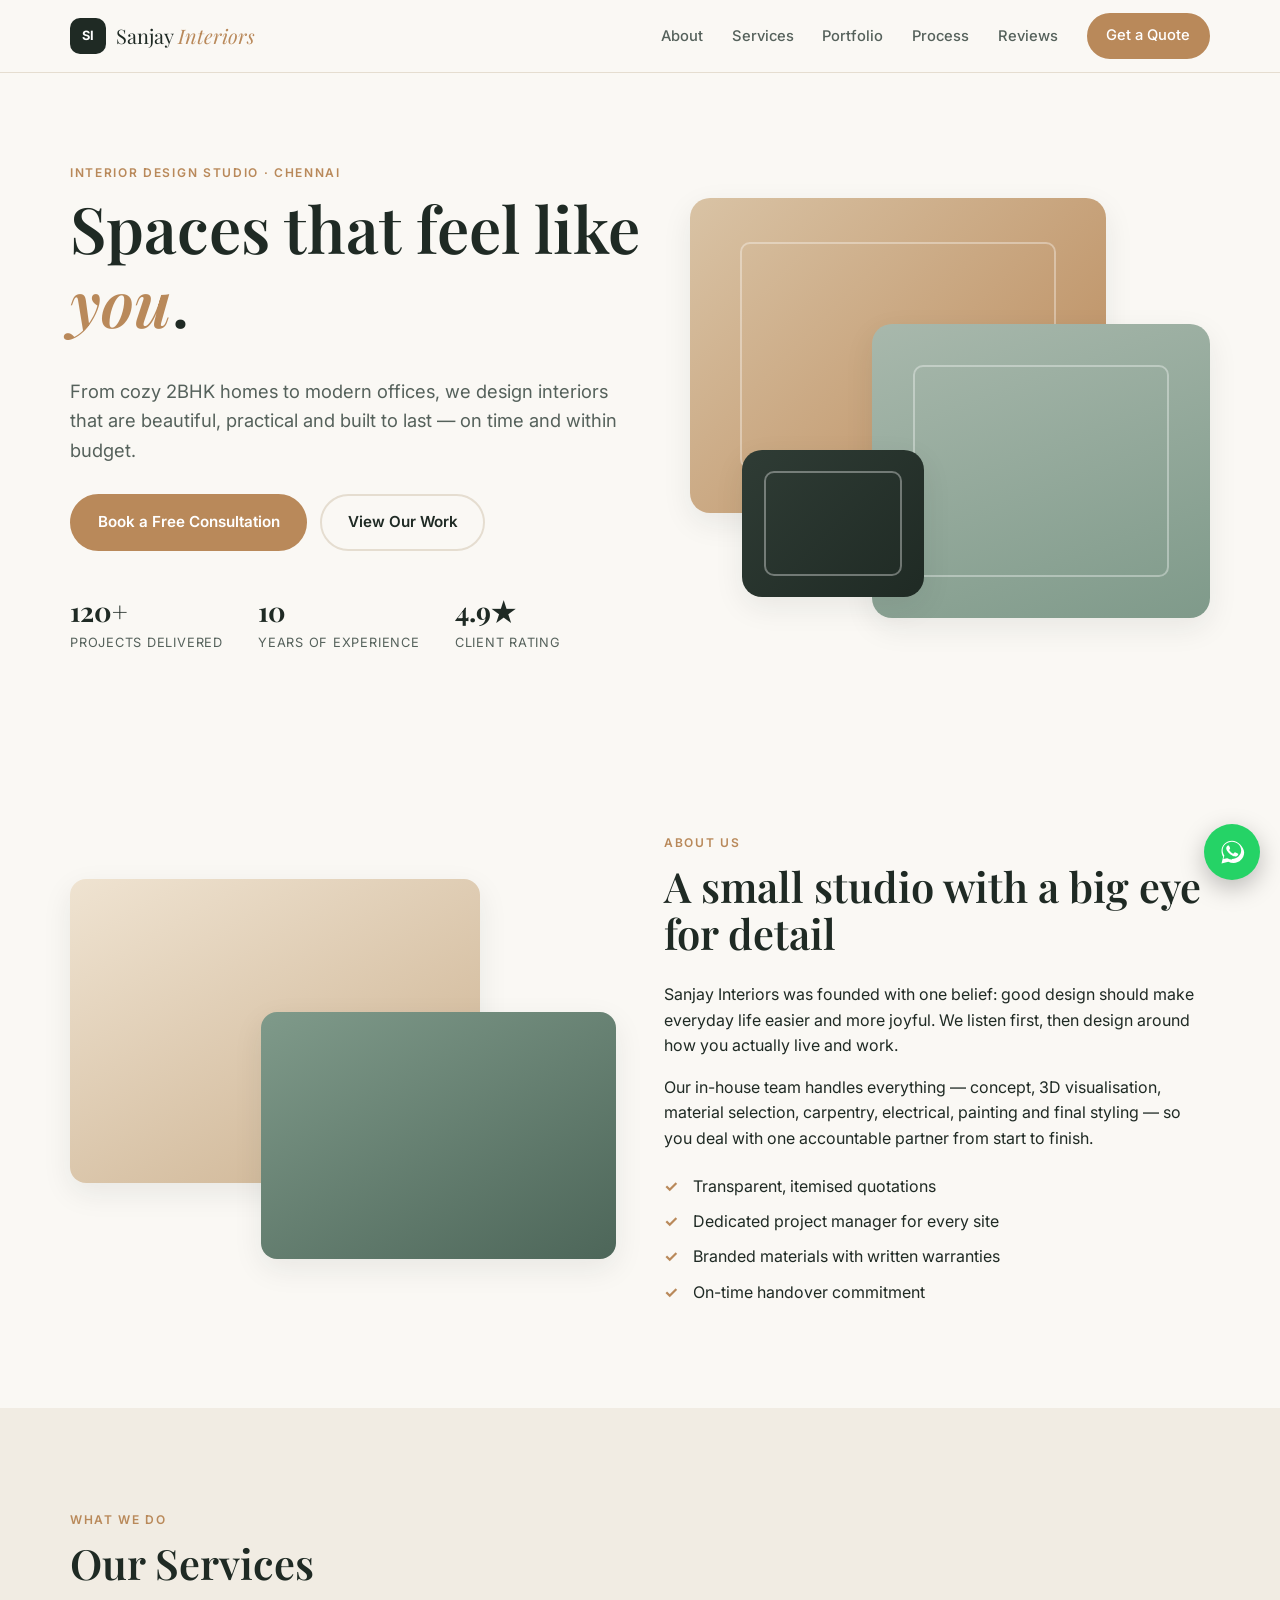
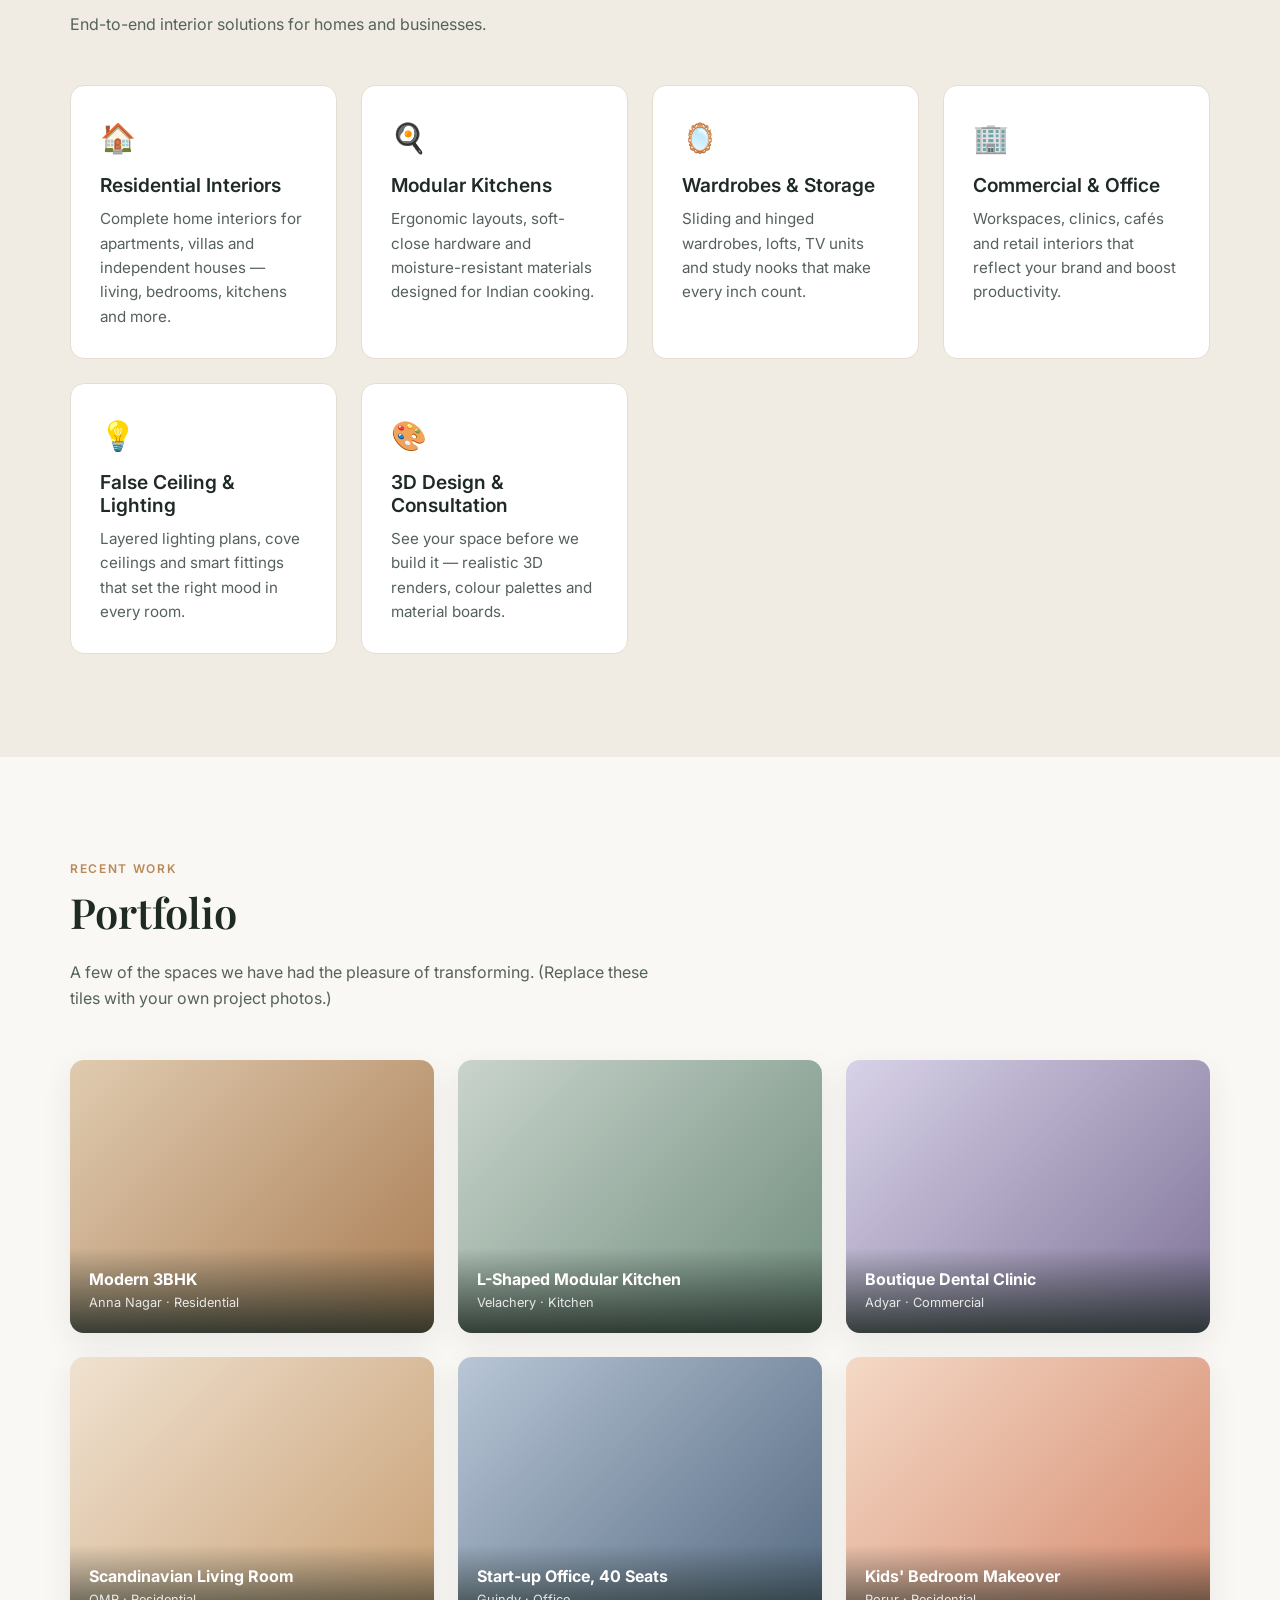
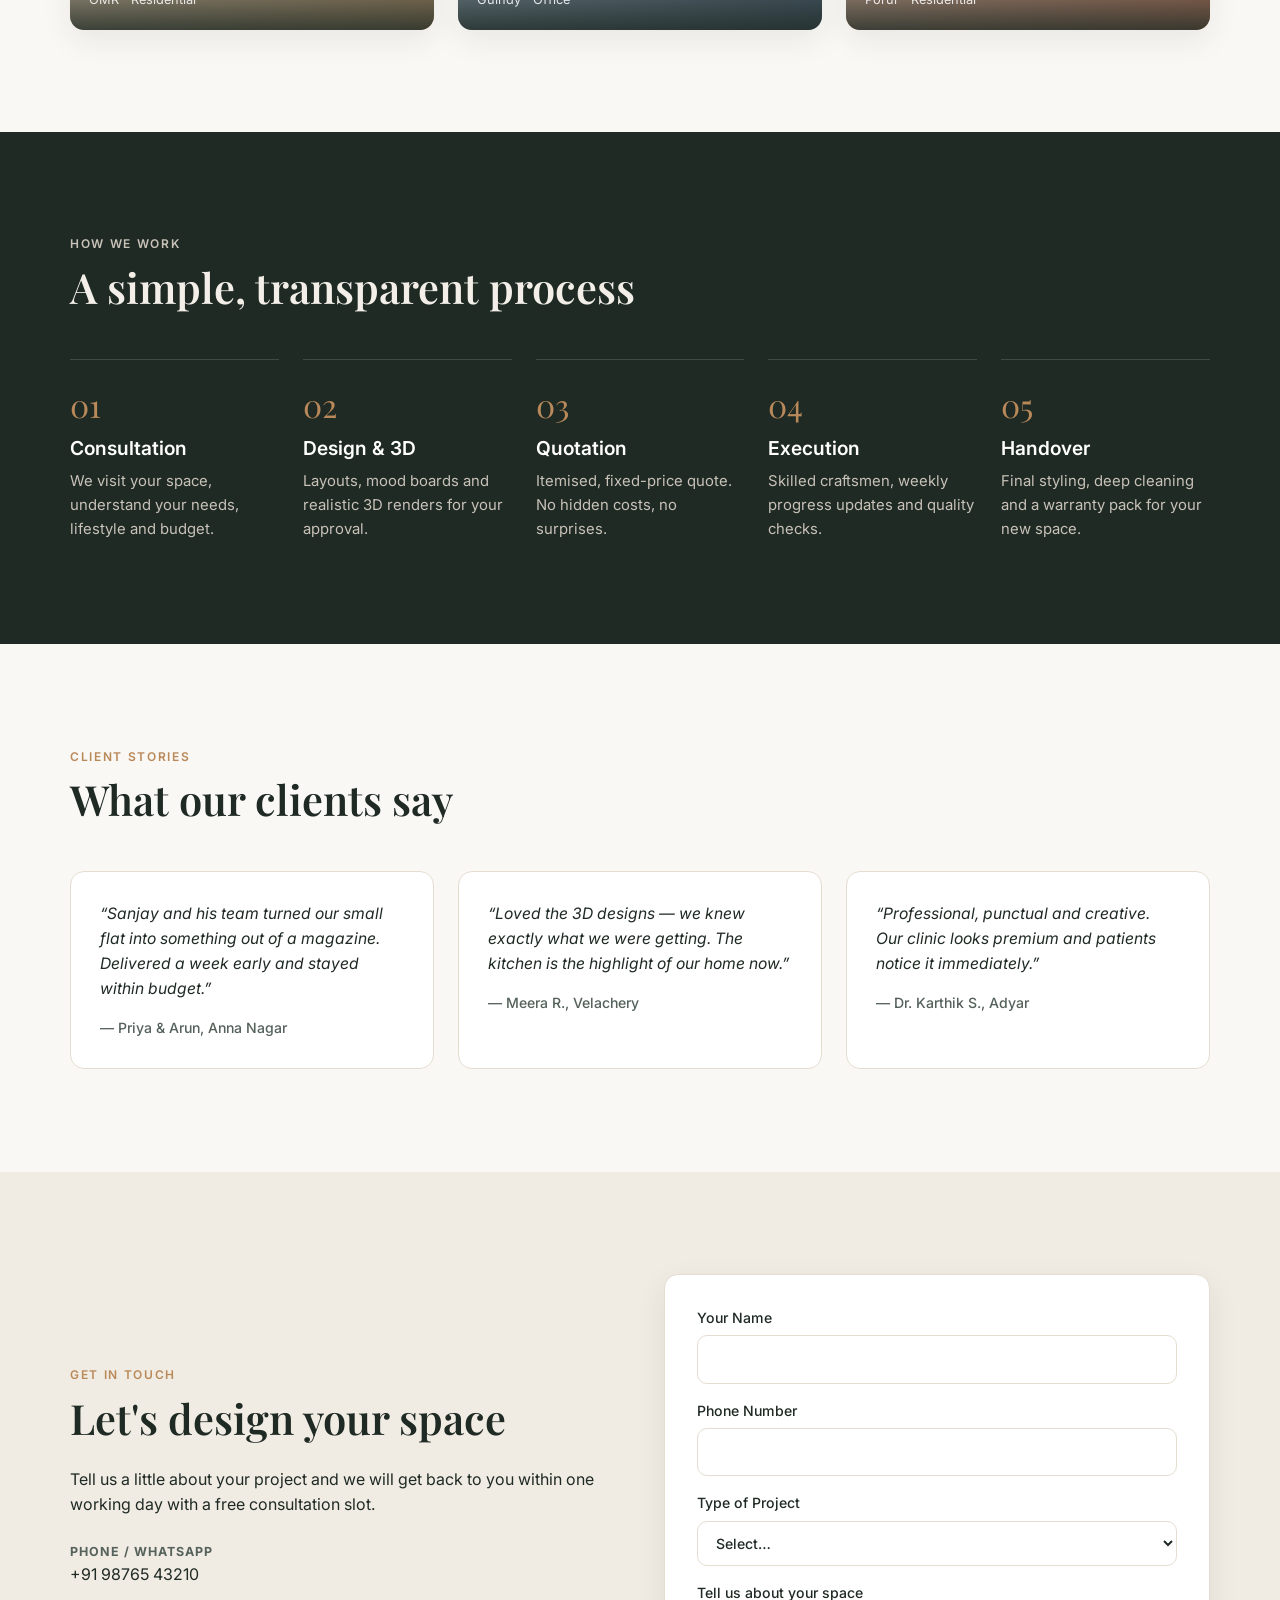
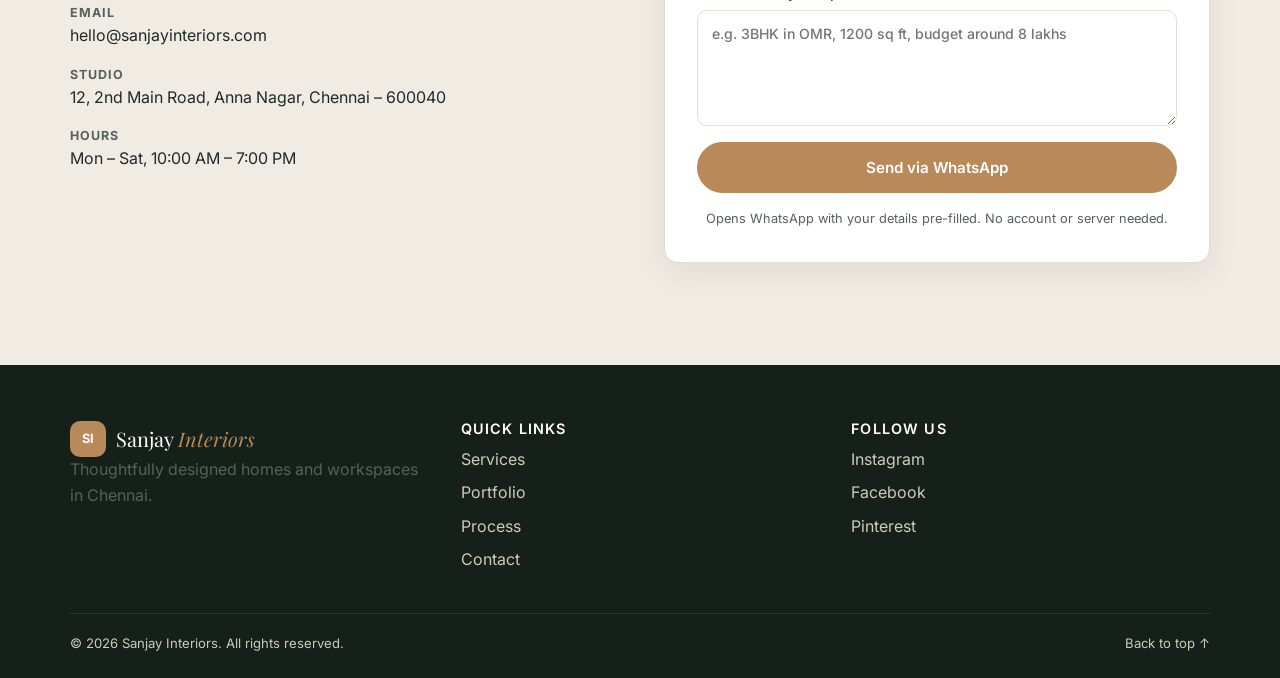
==== index.html @ 88d102bc "Add files via upload" ====
<!DOCTYPE html>
<html lang="en">
<head>
  <meta charset="UTF-8">
  <meta name="viewport" content="width=device-width, initial-scale=1.0">
  <title>Sanjay Interiors | Interior Designers in Chennai</title>
  <meta name="description" content="Sanjay Interiors designs beautiful, functional homes and offices in Chennai. Residential, commercial and modular kitchen interiors. Book a free consultation.">
  <meta name="theme-color" content="#1f2a24">
  <link rel="icon" href="favicon.svg" type="image/svg+xml">
  <link rel="canonical" href="https://sanjayinteriors.github.io/">

  <!-- Social preview -->
  <meta property="og:type" content="website">
  <meta property="og:title" content="Sanjay Interiors | Interior Designers in Chennai">
  <meta property="og:description" content="Thoughtfully designed homes and workspaces. View our portfolio and book a free consultation.">
  <meta property="og:url" content="https://sanjayinteriors.github.io/">

  <link rel="preconnect" href="https://fonts.googleapis.com">
  <link href="https://fonts.googleapis.com/css2?family=Playfair+Display:wght@500;600&family=Inter:wght@400;500;600&display=swap" rel="stylesheet">
  <link rel="stylesheet" href="styles.css">

  <!-- Tells Google this is a local business -->
  <script type="application/ld+json">
  {
    "@context": "https://schema.org",
    "@type": "InteriorDesigner",
    "name": "Sanjay Interiors",
    "url": "https://sanjayinteriors.github.io/",
    "telephone": "+91-98765-43210",
    "email": "hello@sanjayinteriors.com",
    "address": {
      "@type": "PostalAddress",
      "addressLocality": "Chennai",
      "addressRegion": "Tamil Nadu",
      "addressCountry": "IN"
    },
    "areaServed": "Chennai",
    "priceRange": "₹₹"
  }
  </script>
</head>
<body>

  <header class="site-header" id="top">
    <nav class="nav container" aria-label="Main navigation">
      <a href="#top" class="brand">
        <span class="brand-mark" aria-hidden="true">SI</span>
        <span class="brand-name">Sanjay <em>Interiors</em></span>
      </a>
      <button class="nav-toggle" aria-label="Open menu" aria-expanded="false" aria-controls="nav-links">
        <span></span><span></span><span></span>
      </button>
      <ul class="nav-links" id="nav-links">
        <li><a href="#about">About</a></li>
        <li><a href="#services">Services</a></li>
        <li><a href="#portfolio">Portfolio</a></li>
        <li><a href="#process">Process</a></li>
        <li><a href="#testimonials">Reviews</a></li>
        <li><a href="#contact" class="btn btn-small">Get a Quote</a></li>
      </ul>
    </nav>
  </header>

  <main>
    <!-- HERO -->
    <section class="hero">
      <div class="container hero-grid">
        <div class="hero-text">
          <p class="eyebrow">Interior Design Studio · Chennai</p>
          <h1>Spaces that feel like <span class="accent">you</span>.</h1>
          <p class="lead">From cozy 2BHK homes to modern offices, we design interiors that are beautiful, practical and built to last — on time and within budget.</p>
          <div class="hero-actions">
            <a href="#contact" class="btn">Book a Free Consultation</a>
            <a href="#portfolio" class="btn btn-ghost">View Our Work</a>
          </div>
          <ul class="stats">
            <li><strong>120+</strong><span>Projects Delivered</span></li>
            <li><strong>10</strong><span>Years of Experience</span></li>
            <li><strong>4.9★</strong><span>Client Rating</span></li>
          </ul>
        </div>
        <div class="hero-art" aria-hidden="true">
          <div class="room room-a"></div>
          <div class="room room-b"></div>
          <div class="room room-c"></div>
        </div>
      </div>
    </section>

    <!-- ABOUT -->
    <section id="about" class="section">
      <div class="container split">
        <div class="about-art" aria-hidden="true">
          <div class="frame frame-a"></div>
          <div class="frame frame-b"></div>
        </div>
        <div>
          <p class="eyebrow">About Us</p>
          <h2>A small studio with a big eye for detail</h2>
          <p>Sanjay Interiors was founded with one belief: good design should make everyday life easier and more joyful. We listen first, then design around how you actually live and work.</p>
          <p>Our in-house team handles everything — concept, 3D visualisation, material selection, carpentry, electrical, painting and final styling — so you deal with one accountable partner from start to finish.</p>
          <ul class="checks">
            <li>Transparent, itemised quotations</li>
            <li>Dedicated project manager for every site</li>
            <li>Branded materials with written warranties</li>
            <li>On-time handover commitment</li>
          </ul>
        </div>
      </div>
    </section>

    <!-- SERVICES -->
    <section id="services" class="section section-alt">
      <div class="container">
        <div class="section-head">
          <p class="eyebrow">What We Do</p>
          <h2>Our Services</h2>
          <p>End-to-end interior solutions for homes and businesses.</p>
        </div>
        <div class="grid grid-3">
          <article class="card">
            <div class="icon">🏠</div>
            <h3>Residential Interiors</h3>
            <p>Complete home interiors for apartments, villas and independent houses — living, bedrooms, kitchens and more.</p>
          </article>
          <article class="card">
            <div class="icon">🍳</div>
            <h3>Modular Kitchens</h3>
            <p>Ergonomic layouts, soft-close hardware and moisture-resistant materials designed for Indian cooking.</p>
          </article>
          <article class="card">
            <div class="icon">🪞</div>
            <h3>Wardrobes &amp; Storage</h3>
            <p>Sliding and hinged wardrobes, lofts, TV units and study nooks that make every inch count.</p>
          </article>
          <article class="card">
            <div class="icon">🏢</div>
            <h3>Commercial &amp; Office</h3>
            <p>Workspaces, clinics, cafés and retail interiors that reflect your brand and boost productivity.</p>
          </article>
          <article class="card">
            <div class="icon">💡</div>
            <h3>False Ceiling &amp; Lighting</h3>
            <p>Layered lighting plans, cove ceilings and smart fittings that set the right mood in every room.</p>
          </article>
          <article class="card">
            <div class="icon">🎨</div>
            <h3>3D Design &amp; Consultation</h3>
            <p>See your space before we build it — realistic 3D renders, colour palettes and material boards.</p>
          </article>
        </div>
      </div>
    </section>

    <!-- PORTFOLIO -->
    <section id="portfolio" class="section">
      <div class="container">
        <div class="section-head">
          <p class="eyebrow">Recent Work</p>
          <h2>Portfolio</h2>
          <p>A few of the spaces we have had the pleasure of transforming. <span class="muted">(Replace these tiles with your own project photos.)</span></p>
        </div>
        <div class="grid grid-3 portfolio">
          <figure class="tile tile-1"><figcaption><strong>Modern 3BHK</strong><span>Anna Nagar · Residential</span></figcaption></figure>
          <figure class="tile tile-2"><figcaption><strong>L-Shaped Modular Kitchen</strong><span>Velachery · Kitchen</span></figcaption></figure>
          <figure class="tile tile-3"><figcaption><strong>Boutique Dental Clinic</strong><span>Adyar · Commercial</span></figcaption></figure>
          <figure class="tile tile-4"><figcaption><strong>Scandinavian Living Room</strong><span>OMR · Residential</span></figcaption></figure>
          <figure class="tile tile-5"><figcaption><strong>Start-up Office, 40 Seats</strong><span>Guindy · Office</span></figcaption></figure>
          <figure class="tile tile-6"><figcaption><strong>Kids' Bedroom Makeover</strong><span>Porur · Residential</span></figcaption></figure>
        </div>
      </div>
    </section>

    <!-- PROCESS -->
    <section id="process" class="section section-dark">
      <div class="container">
        <div class="section-head">
          <p class="eyebrow">How We Work</p>
          <h2>A simple, transparent process</h2>
        </div>
        <ol class="steps">
          <li><span class="num">01</span><h3>Consultation</h3><p>We visit your space, understand your needs, lifestyle and budget.</p></li>
          <li><span class="num">02</span><h3>Design &amp; 3D</h3><p>Layouts, mood boards and realistic 3D renders for your approval.</p></li>
          <li><span class="num">03</span><h3>Quotation</h3><p>Itemised, fixed-price quote. No hidden costs, no surprises.</p></li>
          <li><span class="num">04</span><h3>Execution</h3><p>Skilled craftsmen, weekly progress updates and quality checks.</p></li>
          <li><span class="num">05</span><h3>Handover</h3><p>Final styling, deep cleaning and a warranty pack for your new space.</p></li>
        </ol>
      </div>
    </section>

    <!-- TESTIMONIALS -->
    <section id="testimonials" class="section">
      <div class="container">
        <div class="section-head">
          <p class="eyebrow">Client Stories</p>
          <h2>What our clients say</h2>
        </div>
        <div class="grid grid-3">
          <blockquote class="quote">
            <p>“Sanjay and his team turned our small flat into something out of a magazine. Delivered a week early and stayed within budget.”</p>
            <footer>— Priya &amp; Arun, Anna Nagar</footer>
          </blockquote>
          <blockquote class="quote">
            <p>“Loved the 3D designs — we knew exactly what we were getting. The kitchen is the highlight of our home now.”</p>
            <footer>— Meera R., Velachery</footer>
          </blockquote>
          <blockquote class="quote">
            <p>“Professional, punctual and creative. Our clinic looks premium and patients notice it immediately.”</p>
            <footer>— Dr. Karthik S., Adyar</footer>
          </blockquote>
        </div>
      </div>
    </section>

    <!-- CONTACT -->
    <section id="contact" class="section section-alt">
      <div class="container split">
        <div>
          <p class="eyebrow">Get in Touch</p>
          <h2>Let's design your space</h2>
          <p>Tell us a little about your project and we will get back to you within one working day with a free consultation slot.</p>
          <ul class="contact-list">
            <li><strong>Phone / WhatsApp</strong><a href="tel:+919876543210">+91 98765 43210</a></li>
            <li><strong>Email</strong><a href="mailto:hello@sanjayinteriors.com">hello@sanjayinteriors.com</a></li>
            <li><strong>Studio</strong><span>12, 2nd Main Road, Anna Nagar, Chennai – 600040</span></li>
            <li><strong>Hours</strong><span>Mon – Sat, 10:00 AM – 7:00 PM</span></li>
          </ul>
        </div>
        <form class="form" id="enquiry-form" novalidate>
          <label>Your Name<input type="text" name="name" required autocomplete="name"></label>
          <label>Phone Number<input type="tel" name="phone" required autocomplete="tel"></label>
          <label>Type of Project
            <select name="type" required>
              <option value="">Select…</option>
              <option>Full Home Interiors</option>
              <option>Modular Kitchen</option>
              <option>Wardrobes / Storage</option>
              <option>Office / Commercial</option>
              <option>Other</option>
            </select>
          </label>
          <label>Tell us about your space<textarea name="message" rows="4" placeholder="e.g. 3BHK in OMR, 1200 sq ft, budget around 8 lakhs"></textarea></label>
          <button type="submit" class="btn btn-full">Send via WhatsApp</button>
          <p class="form-note">Opens WhatsApp with your details pre-filled. No account or server needed.</p>
          <p class="form-error" role="alert" hidden>Please fill in your name, phone and project type.</p>
        </form>
      </div>
    </section>
  </main>

  <footer class="site-footer">
    <div class="container footer-grid">
      <div>
        <a href="#top" class="brand"><span class="brand-mark" aria-hidden="true">SI</span><span class="brand-name">Sanjay <em>Interiors</em></span></a>
        <p class="muted">Thoughtfully designed homes and workspaces in Chennai.</p>
      </div>
      <div>
        <h4>Quick Links</h4>
        <ul>
          <li><a href="#services">Services</a></li>
          <li><a href="#portfolio">Portfolio</a></li>
          <li><a href="#process">Process</a></li>
          <li><a href="#contact">Contact</a></li>
        </ul>
      </div>
      <div>
        <h4>Follow Us</h4>
        <ul>
          <li><a href="https://instagram.com/" rel="noopener" target="_blank">Instagram</a></li>
          <li><a href="https://facebook.com/" rel="noopener" target="_blank">Facebook</a></li>
          <li><a href="https://pinterest.com/" rel="noopener" target="_blank">Pinterest</a></li>
        </ul>
      </div>
    </div>
    <div class="container copyright">
      <span>© <span id="year"></span> Sanjay Interiors. All rights reserved.</span>
      <a href="#top">Back to top ↑</a>
    </div>
  </footer>

  <a class="whatsapp-fab" href="https://wa.me/919876543210?text=Hi%20Sanjay%20Interiors%2C%20I%27d%20like%20to%20discuss%20an%20interior%20project." target="_blank" rel="noopener" aria-label="Chat on WhatsApp">
    <svg viewBox="0 0 32 32" width="28" height="28" aria-hidden="true"><path fill="currentColor" d="M16 3C9.4 3 4 8.3 4 14.9c0 2.3.7 4.6 1.9 6.5L4 29l7.8-1.9c1.8 1 3.9 1.5 6 1.5h.1c6.6 0 12-5.3 12-11.9S22.6 3 16 3zm0 21.7c-1.9 0-3.7-.5-5.3-1.5l-.4-.2-4.1 1 1.1-3.9-.3-.4c-1.1-1.7-1.7-3.6-1.7-5.6 0-5.5 4.7-9.9 10.6-9.9s10.6 4.4 10.6 9.9-4.7 9.9-10.5 9.9zm5.8-7.4c-.3-.2-1.9-.9-2.2-1-.3-.1-.5-.2-.7.2-.2.3-.8 1-1 1.2-.2.2-.4.2-.7.1-.3-.2-1.3-.5-2.5-1.6-.9-.8-1.6-1.9-1.8-2.2-.2-.3 0-.5.1-.7l.5-.6c.2-.2.2-.4.3-.6.1-.2 0-.4 0-.6l-1-2.3c-.3-.6-.5-.5-.7-.5h-.6c-.2 0-.6.1-.9.4-.3.3-1.2 1.1-1.2 2.7s1.2 3.2 1.4 3.4c.2.2 2.4 3.6 5.8 5 2.9 1.1 3.5.9 4.1.8.6-.1 1.9-.8 2.2-1.5.3-.7.3-1.4.2-1.5-.1-.2-.3-.3-.6-.4z"/></svg>
  </a>

  <script src="script.js" defer></script>
</body>
</html>
---- styles.css ----
:root {
  --bg: #faf8f4;
  --bg-alt: #f1ece3;
  --ink: #1f2a24;
  --ink-soft: #55615b;
  --accent: #b9895a;
  --accent-dark: #93683f;
  --sage: #7f9a8a;
  --card: #ffffff;
  --line: #e5ddd0;
  --radius: 14px;
  --shadow: 0 10px 30px rgba(31, 42, 36, 0.08);
  --font-head: "Playfair Display", Georgia, serif;
  --font-body: "Inter", system-ui, -apple-system, "Segoe UI", sans-serif;
}

* { box-sizing: border-box; }
html { scroll-behavior: smooth; }
body {
  margin: 0;
  font-family: var(--font-body);
  color: var(--ink);
  background: var(--bg);
  line-height: 1.6;
  -webkit-font-smoothing: antialiased;
}
img { max-width: 100%; display: block; }
a { color: inherit; text-decoration: none; }
h1, h2, h3, h4 { font-family: var(--font-head); font-weight: 600; line-height: 1.15; margin: 0 0 0.6em; }
h1 { font-size: clamp(2.4rem, 5vw, 4rem); }
h2 { font-size: clamp(1.8rem, 3.5vw, 2.6rem); }
h3 { font-size: 1.2rem; font-family: var(--font-body); font-weight: 600; }
p { margin: 0 0 1em; }
.muted { color: var(--ink-soft); }
.accent { color: var(--accent); font-style: italic; }
.eyebrow {
  text-transform: uppercase; letter-spacing: 0.14em; font-size: 0.75rem;
  font-weight: 600; color: var(--accent); margin-bottom: 0.8em;
}
.lead { font-size: 1.15rem; color: var(--ink-soft); max-width: 46ch; }
.container { width: min(1140px, 92%); margin: 0 auto; }
.section { padding: clamp(3.5rem, 8vw, 6.5rem) 0; }
.section-alt { background: var(--bg-alt); }
.section-dark { background: var(--ink); color: #f3efe8; }
.section-dark .eyebrow { color: var(--accent); }
.section-head { max-width: 60ch; margin-bottom: 3rem; }
.section-head p:last-child { color: var(--ink-soft); }
.section-dark .section-head p { color: #c8c2b8; }
.split { display: grid; gap: 3rem; align-items: center; grid-template-columns: 1fr; }
.grid { display: grid; gap: 1.5rem; }
.grid-3 { grid-template-columns: repeat(auto-fit, minmax(260px, 1fr)); }

/* Buttons */
.btn {
  display: inline-block; padding: 0.9rem 1.6rem; border-radius: 999px;
  background: var(--accent); color: #fff; font-weight: 600; font-size: 0.95rem;
  border: 2px solid var(--accent); cursor: pointer; transition: all .2s ease;
  font-family: var(--font-body);
}
.btn:hover { background: var(--accent-dark); border-color: var(--accent-dark); transform: translateY(-1px); }
.btn-ghost { background: transparent; color: var(--ink); border-color: var(--line); }
.btn-ghost:hover { background: #fff; color: var(--ink); border-color: var(--ink); }
.btn-small { padding: 0.55rem 1.1rem; font-size: 0.85rem; }
.btn-full { width: 100%; }

/* Header */
.site-header {
  position: sticky; top: 0; z-index: 50;
  background: rgba(250, 248, 244, 0.9); backdrop-filter: blur(10px);
  border-bottom: 1px solid var(--line);
}
.nav { display: flex; align-items: center; justify-content: space-between; height: 72px; }
.brand { display: flex; align-items: center; gap: 0.6rem; font-family: var(--font-head); font-size: 1.25rem; }
.brand em { color: var(--accent); font-style: italic; }
.brand-mark {
  width: 36px; height: 36px; border-radius: 10px; display: grid; place-items: center;
  background: var(--ink); color: #fff; font-family: var(--font-body); font-size: 0.8rem; font-weight: 700;
}
.nav-links { display: flex; gap: 1.8rem; list-style: none; margin: 0; padding: 0; align-items: center; }
.nav-links a { font-size: 0.92rem; font-weight: 500; color: var(--ink-soft); }
.nav-links a:hover { color: var(--ink); }
.nav-links a.btn { color: #fff; }
.nav-toggle { display: none; background: none; border: 0; cursor: pointer; padding: 6px; }
.nav-toggle span { display: block; width: 24px; height: 2px; background: var(--ink); margin: 5px 0; transition: .2s; }

/* Hero */
.hero { padding: clamp(3rem, 7vw, 6rem) 0 clamp(3rem, 6vw, 5rem); overflow: hidden; }
.hero-grid { display: grid; gap: 3rem; grid-template-columns: 1fr; align-items: center; }
.hero-actions { display: flex; gap: 0.8rem; flex-wrap: wrap; margin: 1.8rem 0 2.4rem; }
.stats { display: flex; gap: 2.2rem; list-style: none; padding: 0; margin: 0; flex-wrap: wrap; }
.stats li { display: flex; flex-direction: column; }
.stats strong { font-family: var(--font-head); font-size: 1.7rem; color: var(--ink); }
.stats span { font-size: 0.8rem; color: var(--ink-soft); text-transform: uppercase; letter-spacing: 0.06em; }

/* Decorative "room" artwork – replace with real photos */
.hero-art { position: relative; height: 420px; }
.room { position: absolute; border-radius: 20px; box-shadow: var(--shadow); }
.room-a { inset: 0 20% 25% 0; background: linear-gradient(135deg, #d9c3a5, #b9895a); }
.room-b { inset: 30% 0 0 35%; background: linear-gradient(160deg, #a8b8ac, #7f9a8a); }
.room-c { inset: 60% 55% 5% 10%; background: linear-gradient(135deg, #2f3c35, #1f2a24); }
.room::after {
  content: ""; position: absolute; inset: 14% 12%;
  border: 2px solid rgba(255,255,255,0.35); border-radius: 10px;
}
.about-art { position: relative; height: 380px; }
.frame { position: absolute; border-radius: 16px; box-shadow: var(--shadow); }
.frame-a { inset: 0 25% 20% 0; background: linear-gradient(150deg, #efe3d1, #cbb08e); }
.frame-b { inset: 35% 0 0 35%; background: linear-gradient(150deg, #7f9a8a, #4d6659); }

/* Lists */
.checks { list-style: none; padding: 0; margin: 1.4rem 0 0; display: grid; gap: 0.6rem; }
.checks li { padding-left: 1.8rem; position: relative; }
.checks li::before {
  content: "✓"; position: absolute; left: 0; top: 0; color: var(--accent); font-weight: 700;
}

/* Cards */
.card {
  background: var(--card); border: 1px solid var(--line); border-radius: var(--radius);
  padding: 1.8rem; transition: transform .2s ease, box-shadow .2s ease;
}
.card:hover { transform: translateY(-4px); box-shadow: var(--shadow); }
.card .icon { font-size: 1.8rem; margin-bottom: 0.8rem; }
.card p { color: var(--ink-soft); margin: 0; font-size: 0.95rem; }

/* Portfolio tiles */
.tile {
  margin: 0; position: relative; aspect-ratio: 4 / 3; border-radius: var(--radius);
  overflow: hidden; display: flex; align-items: flex-end; box-shadow: var(--shadow);
  background-size: cover; background-position: center;
}
.tile figcaption {
  width: 100%; padding: 1.2rem; color: #fff; display: flex; flex-direction: column;
  background: linear-gradient(to top, rgba(31,42,36,.85), transparent);
}
.tile figcaption span { font-size: 0.8rem; opacity: 0.85; }
.tile-1 { background-image: linear-gradient(135deg, #e0cbb0, #a97c53); }
.tile-2 { background-image: linear-gradient(135deg, #c9d4cc, #6f8c7c); }
.tile-3 { background-image: linear-gradient(135deg, #d8d2e8, #7e7297); }
.tile-4 { background-image: linear-gradient(135deg, #f0e2d0, #c79e73); }
.tile-5 { background-image: linear-gradient(135deg, #b8c6d6, #52677f); }
.tile-6 { background-image: linear-gradient(135deg, #f4d9c6, #d5876b); }

/* Process */
.steps {
  list-style: none; padding: 0; margin: 0; display: grid; gap: 1.5rem;
  grid-template-columns: repeat(auto-fit, minmax(200px, 1fr));
}
.steps li { border-top: 1px solid rgba(255,255,255,0.15); padding-top: 1.2rem; }
.steps .num { font-family: var(--font-head); font-size: 2rem; color: var(--accent); display: block; margin-bottom: 0.4rem; }
.steps h3 { color: #fff; }
.steps p { color: #c8c2b8; font-size: 0.93rem; margin: 0; }

/* Testimonials */
.quote {
  margin: 0; background: var(--card); border: 1px solid var(--line);
  border-radius: var(--radius); padding: 1.8rem; font-size: 0.98rem;
}
.quote p { font-style: italic; }
.quote footer { color: var(--ink-soft); font-size: 0.88rem; font-weight: 500; }

/* Contact */
.contact-list { list-style: none; padding: 0; margin: 1.5rem 0 0; display: grid; gap: 1rem; }
.contact-list li { display: flex; flex-direction: column; }
.contact-list strong { font-size: 0.78rem; text-transform: uppercase; letter-spacing: 0.08em; color: var(--ink-soft); }
.contact-list a:hover { color: var(--accent); }
.form {
  background: var(--card); border: 1px solid var(--line); border-radius: var(--radius);
  padding: 2rem; display: grid; gap: 1rem; box-shadow: var(--shadow);
}
.form label { display: grid; gap: 0.35rem; font-size: 0.88rem; font-weight: 500; }
.form input, .form select, .form textarea {
  font: inherit; padding: 0.75rem 0.9rem; border: 1px solid var(--line); border-radius: 10px;
  background: #fff; color: var(--ink);
}
.form input:focus, .form select:focus, .form textarea:focus { outline: 2px solid var(--accent); border-color: transparent; }
.form-note { font-size: 0.8rem; color: var(--ink-soft); margin: 0; text-align: center; }
.form-error { color: #b23a3a; font-size: 0.85rem; margin: 0; text-align: center; }

/* Footer */
.site-footer { background: #15201a; color: #cfc9bf; padding: 3.5rem 0 1.5rem; }
.site-footer .brand { color: #fff; }
.site-footer .brand-mark { background: var(--accent); }
.footer-grid { display: grid; gap: 2rem; grid-template-columns: repeat(auto-fit, minmax(200px, 1fr)); }
.site-footer h4 { color: #fff; font-family: var(--font-body); font-size: 0.9rem; text-transform: uppercase; letter-spacing: 0.08em; }
.site-footer ul { list-style: none; padding: 0; margin: 0; display: grid; gap: 0.5rem; }
.site-footer a:hover { color: var(--accent); }
.copyright {
  display: flex; justify-content: space-between; flex-wrap: wrap; gap: 0.5rem;
  border-top: 1px solid rgba(255,255,255,0.1); margin-top: 2.5rem; padding-top: 1.2rem; font-size: 0.82rem;
}

/* WhatsApp floating button */
.whatsapp-fab {
  position: fixed; right: 20px; bottom: 20px; z-index: 60;
  width: 56px; height: 56px; border-radius: 50%; display: grid; place-items: center;
  background: #25d366; color: #fff; box-shadow: 0 8px 24px rgba(0,0,0,0.25);
  transition: transform .2s;
}
.whatsapp-fab:hover { transform: scale(1.08); }

/* Responsive */
@media (min-width: 860px) {
  .hero-grid { grid-template-columns: 1.1fr 1fr; }
  .split { grid-template-columns: 1fr 1fr; }
  .portfolio { grid-template-columns: repeat(3, 1fr); }
}
@media (max-width: 859px) {
  .nav-toggle { display: block; }
  .nav-links {
    position: absolute; top: 72px; left: 0; right: 0;
    flex-direction: column; align-items: flex-start; gap: 0;
    background: var(--bg); border-bottom: 1px solid var(--line);
    max-height: 0; overflow: hidden; transition: max-height .3s ease;
  }
  .nav-links.open { max-height: 420px; }
  .nav-links li { width: 100%; }
  .nav-links a { display: block; padding: 0.9rem 4%; }
  .nav-links a.btn { margin: 0.6rem 4% 1rem; display: inline-block; }
  .hero-art { height: 300px; }
  .about-art { order: 2; height: 280px; }
}
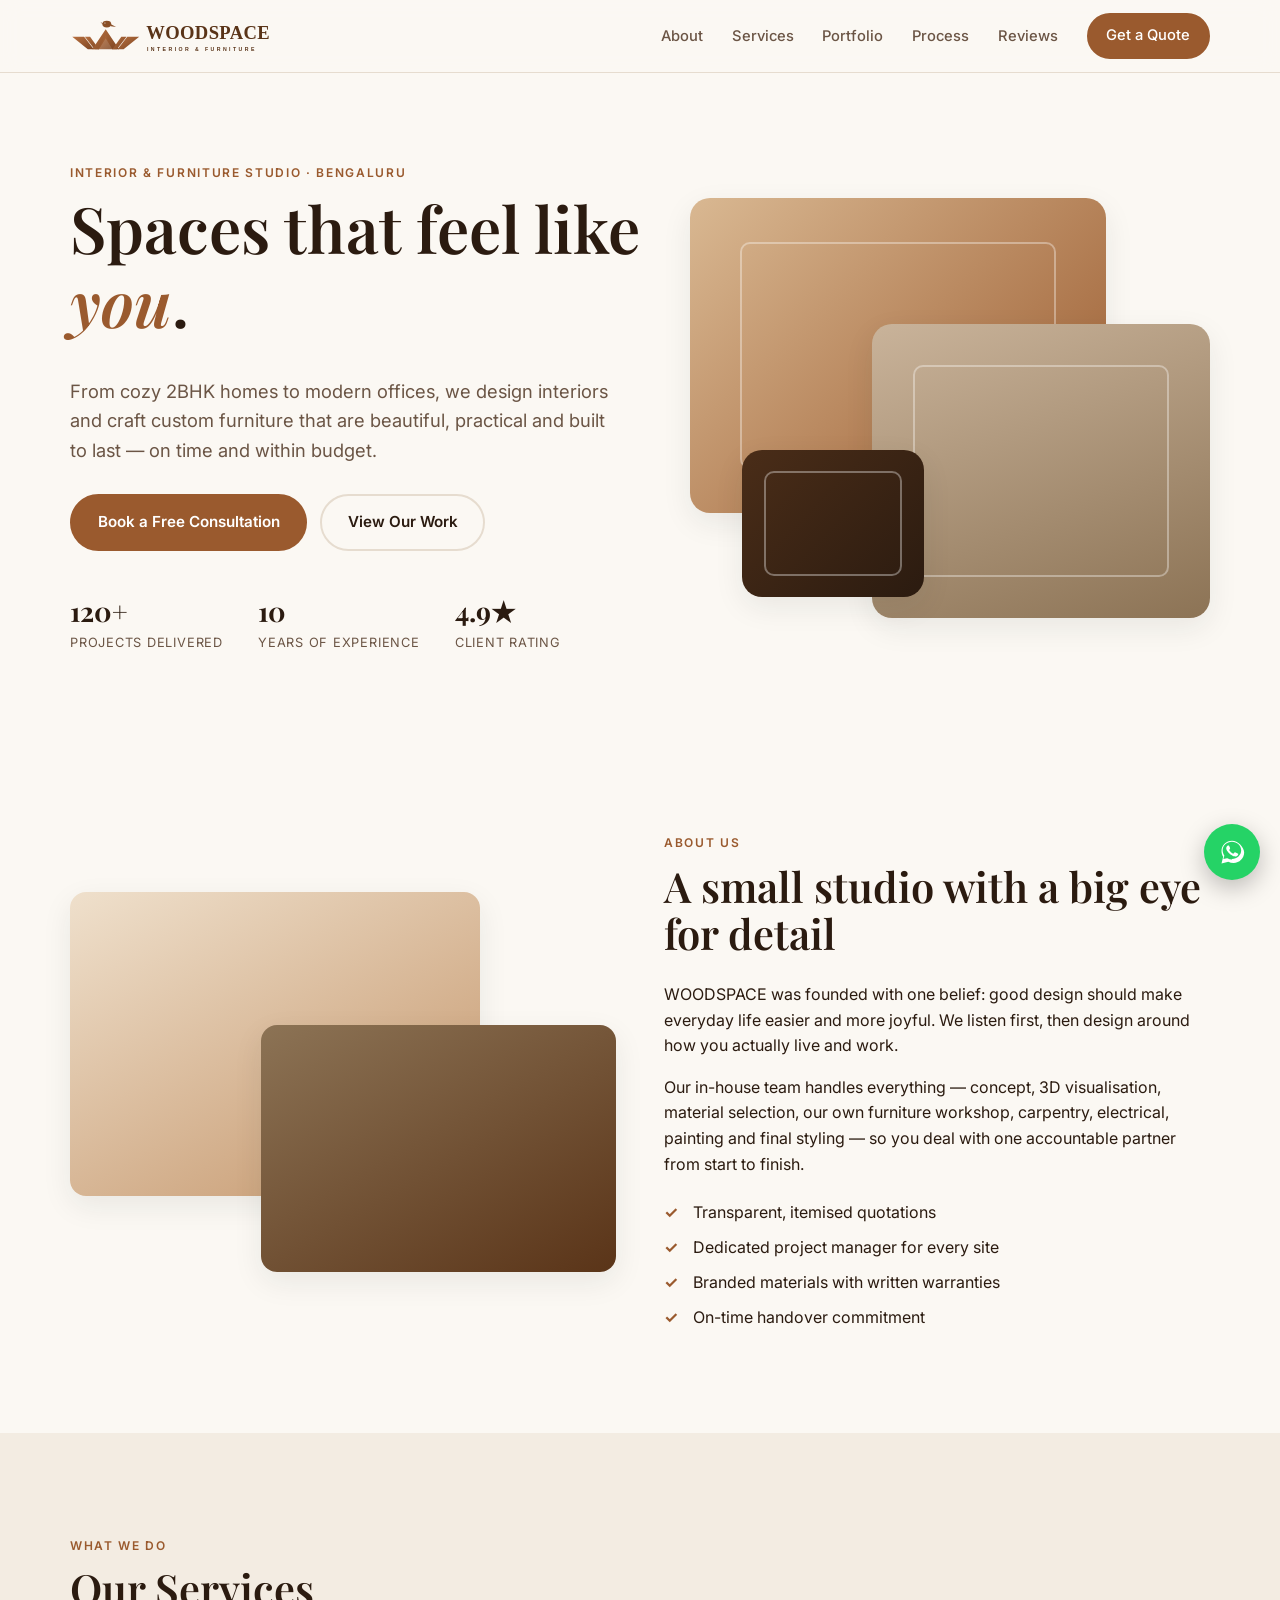
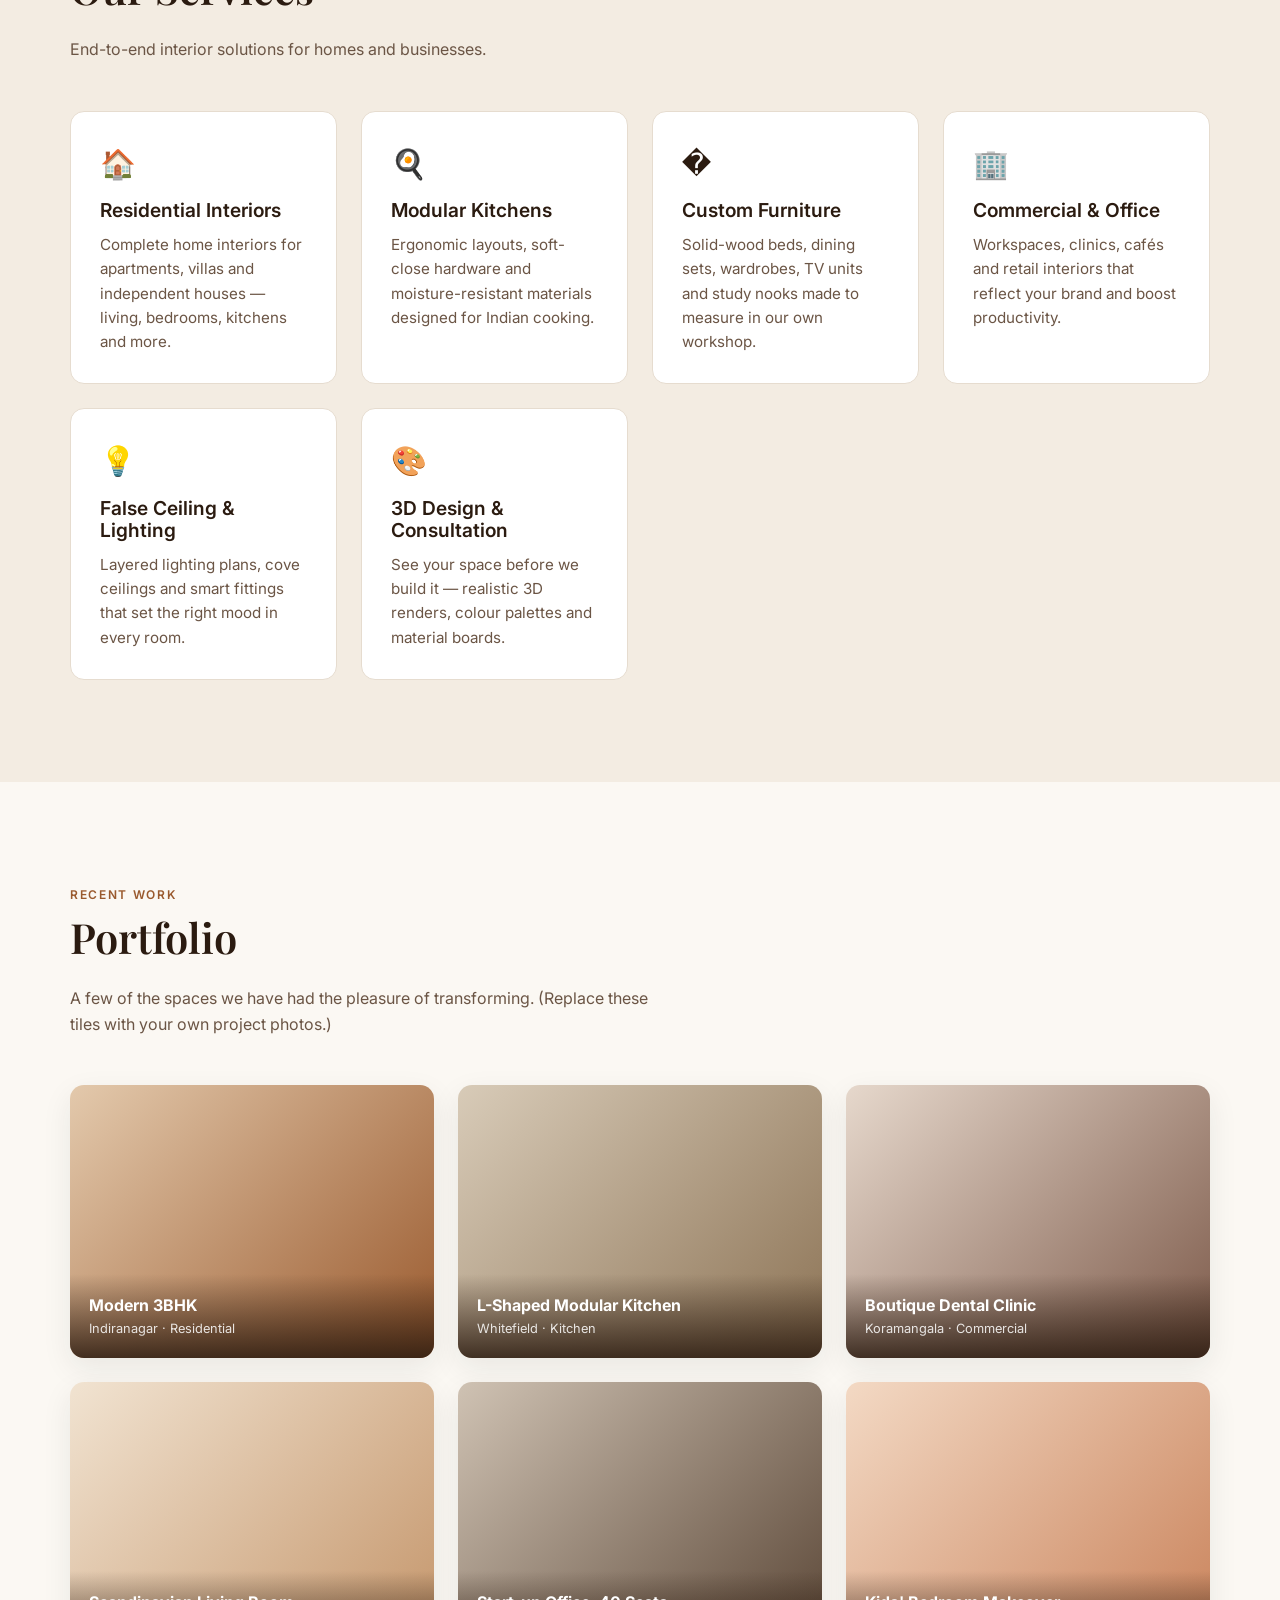
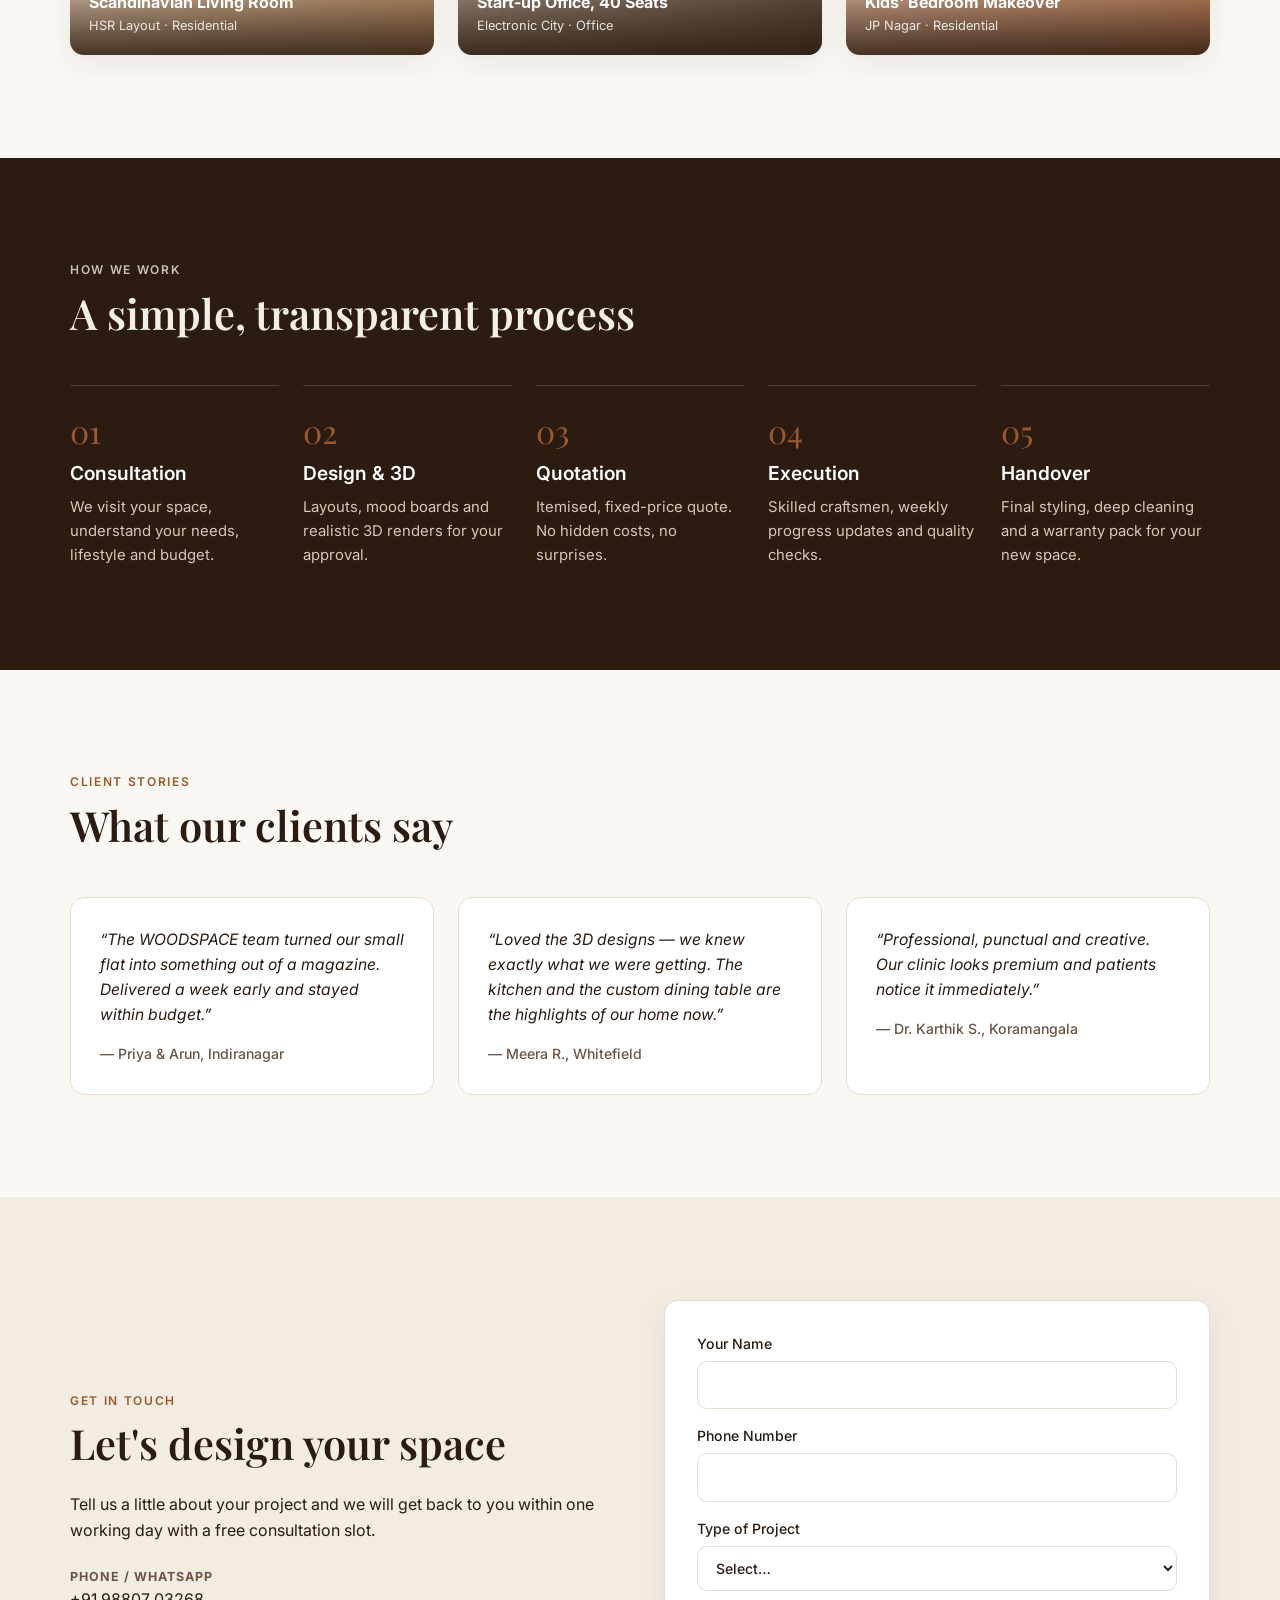
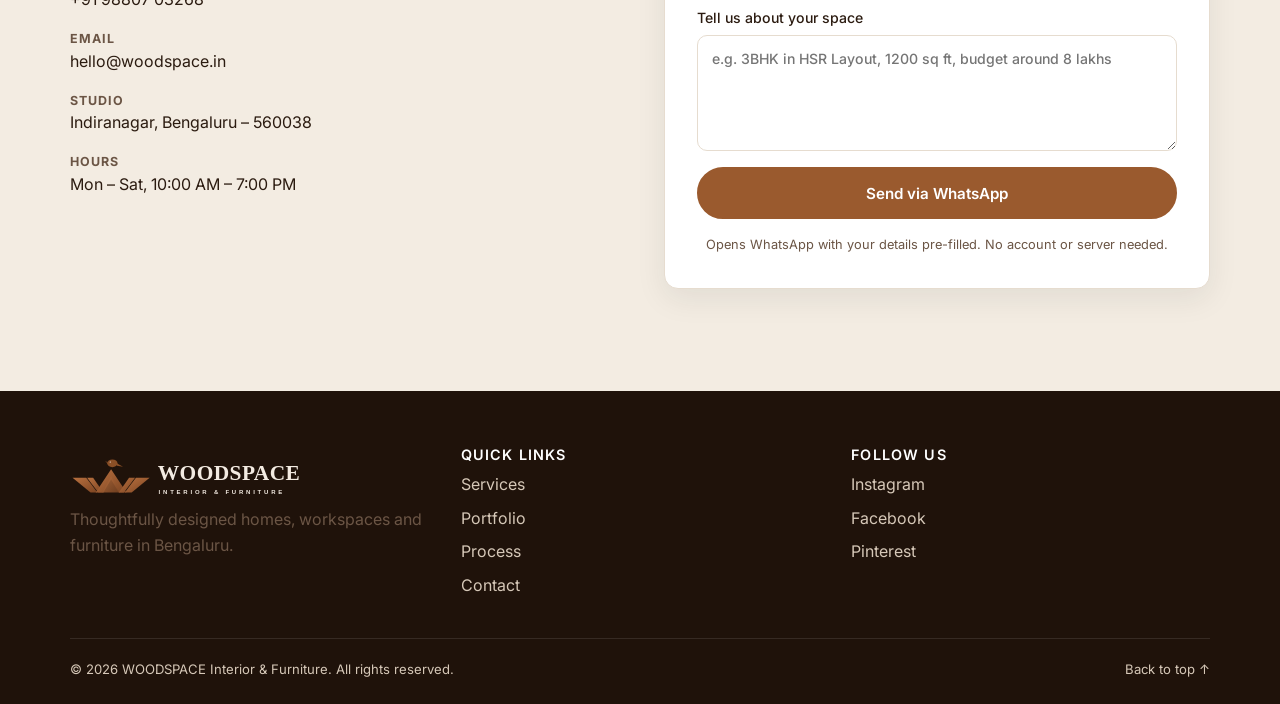
==== commit e317b712: "Add files via upload" ====
--- a/index.html
+++ b/index.html
@@ -3,17 +3,18 @@
 <head>
   <meta charset="UTF-8">
   <meta name="viewport" content="width=device-width, initial-scale=1.0">
-  <title>Sanjay Interiors | Interior Designers in Chennai</title>
-  <meta name="description" content="Sanjay Interiors designs beautiful, functional homes and offices in Chennai. Residential, commercial and modular kitchen interiors. Book a free consultation.">
-  <meta name="theme-color" content="#1f2a24">
+  <title>WOODSPACE Interior &amp; Furniture | Interior Designers in Bengaluru</title>
+  <meta name="description" content="WOODSPACE Interior & Furniture designs beautiful, functional homes and offices in Bengaluru. Residential and commercial interiors, modular kitchens and custom furniture. Book a free consultation.">
+  <meta name="theme-color" content="#5a3418">
   <link rel="icon" href="favicon.svg" type="image/svg+xml">
-  <link rel="canonical" href="https://sanjayinteriors.github.io/">
+  <link rel="canonical" href="https://ragcreations2.github.io/">
 
   <!-- Social preview -->
   <meta property="og:type" content="website">
-  <meta property="og:title" content="Sanjay Interiors | Interior Designers in Chennai">
-  <meta property="og:description" content="Thoughtfully designed homes and workspaces. View our portfolio and book a free consultation.">
-  <meta property="og:url" content="https://sanjayinteriors.github.io/">
+  <meta property="og:title" content="WOODSPACE Interior & Furniture | Interior Designers in Bengaluru">
+  <meta property="og:description" content="Thoughtfully designed homes, workspaces and custom furniture. View our portfolio and book a free consultation.">
+  <meta property="og:url" content="https://ragcreations2.github.io/">
+  <meta property="og:image" content="https://ragcreations2.github.io/logo.svg">
 
   <link rel="preconnect" href="https://fonts.googleapis.com">
   <link href="https://fonts.googleapis.com/css2?family=Playfair+Display:wght@500;600&family=Inter:wght@400;500;600&display=swap" rel="stylesheet">
@@ -24,17 +25,18 @@
   {
     "@context": "https://schema.org",
     "@type": "InteriorDesigner",
-    "name": "Sanjay Interiors",
-    "url": "https://sanjayinteriors.github.io/",
-    "telephone": "+91-98765-43210",
-    "email": "hello@sanjayinteriors.com",
+    "name": "WOODSPACE Interior & Furniture",
+    "url": "https://ragcreations2.github.io/",
+    "logo": "https://ragcreations2.github.io/logo.svg",
+    "telephone": "+91-98807-03268",
+    "email": "hello@woodspace.in",
     "address": {
       "@type": "PostalAddress",
-      "addressLocality": "Chennai",
-      "addressRegion": "Tamil Nadu",
+      "addressLocality": "Bengaluru",
+      "addressRegion": "Karnataka",
       "addressCountry": "IN"
     },
-    "areaServed": "Chennai",
+    "areaServed": "Bengaluru",
     "priceRange": "₹₹"
   }
   </script>
@@ -44,8 +46,7 @@
   <header class="site-header" id="top">
     <nav class="nav container" aria-label="Main navigation">
       <a href="#top" class="brand">
-        <span class="brand-mark" aria-hidden="true">SI</span>
-        <span class="brand-name">Sanjay <em>Interiors</em></span>
+        <img src="logo.svg" alt="WOODSPACE Interior & Furniture" class="brand-logo" width="220" height="55">
       </a>
       <button class="nav-toggle" aria-label="Open menu" aria-expanded="false" aria-controls="nav-links">
         <span></span><span></span><span></span>
@@ -66,9 +67,9 @@
     <section class="hero">
       <div class="container hero-grid">
         <div class="hero-text">
-          <p class="eyebrow">Interior Design Studio · Chennai</p>
+          <p class="eyebrow">Interior &amp; Furniture Studio · Bengaluru</p>
           <h1>Spaces that feel like <span class="accent">you</span>.</h1>
-          <p class="lead">From cozy 2BHK homes to modern offices, we design interiors that are beautiful, practical and built to last — on time and within budget.</p>
+          <p class="lead">From cozy 2BHK homes to modern offices, we design interiors and craft custom furniture that are beautiful, practical and built to last — on time and within budget.</p>
           <div class="hero-actions">
             <a href="#contact" class="btn">Book a Free Consultation</a>
             <a href="#portfolio" class="btn btn-ghost">View Our Work</a>
@@ -97,8 +98,8 @@
         <div>
           <p class="eyebrow">About Us</p>
           <h2>A small studio with a big eye for detail</h2>
-          <p>Sanjay Interiors was founded with one belief: good design should make everyday life easier and more joyful. We listen first, then design around how you actually live and work.</p>
-          <p>Our in-house team handles everything — concept, 3D visualisation, material selection, carpentry, electrical, painting and final styling — so you deal with one accountable partner from start to finish.</p>
+          <p>WOODSPACE was founded with one belief: good design should make everyday life easier and more joyful. We listen first, then design around how you actually live and work.</p>
+          <p>Our in-house team handles everything — concept, 3D visualisation, material selection, our own furniture workshop, carpentry, electrical, painting and final styling — so you deal with one accountable partner from start to finish.</p>
           <ul class="checks">
             <li>Transparent, itemised quotations</li>
             <li>Dedicated project manager for every site</li>
@@ -129,9 +130,9 @@
             <p>Ergonomic layouts, soft-close hardware and moisture-resistant materials designed for Indian cooking.</p>
           </article>
           <article class="card">
-            <div class="icon">🪞</div>
-            <h3>Wardrobes &amp; Storage</h3>
-            <p>Sliding and hinged wardrobes, lofts, TV units and study nooks that make every inch count.</p>
+            <div class="icon">�</div>
+            <h3>Custom Furniture</h3>
+            <p>Solid-wood beds, dining sets, wardrobes, TV units and study nooks made to measure in our own workshop.</p>
           </article>
           <article class="card">
             <div class="icon">🏢</div>
@@ -161,12 +162,12 @@
           <p>A few of the spaces we have had the pleasure of transforming. <span class="muted">(Replace these tiles with your own project photos.)</span></p>
         </div>
         <div class="grid grid-3 portfolio">
-          <figure class="tile tile-1"><figcaption><strong>Modern 3BHK</strong><span>Anna Nagar · Residential</span></figcaption></figure>
-          <figure class="tile tile-2"><figcaption><strong>L-Shaped Modular Kitchen</strong><span>Velachery · Kitchen</span></figcaption></figure>
-          <figure class="tile tile-3"><figcaption><strong>Boutique Dental Clinic</strong><span>Adyar · Commercial</span></figcaption></figure>
-          <figure class="tile tile-4"><figcaption><strong>Scandinavian Living Room</strong><span>OMR · Residential</span></figcaption></figure>
-          <figure class="tile tile-5"><figcaption><strong>Start-up Office, 40 Seats</strong><span>Guindy · Office</span></figcaption></figure>
-          <figure class="tile tile-6"><figcaption><strong>Kids' Bedroom Makeover</strong><span>Porur · Residential</span></figcaption></figure>
+          <figure class="tile tile-1"><figcaption><strong>Modern 3BHK</strong><span>Indiranagar · Residential</span></figcaption></figure>
+          <figure class="tile tile-2"><figcaption><strong>L-Shaped Modular Kitchen</strong><span>Whitefield · Kitchen</span></figcaption></figure>
+          <figure class="tile tile-3"><figcaption><strong>Boutique Dental Clinic</strong><span>Koramangala · Commercial</span></figcaption></figure>
+          <figure class="tile tile-4"><figcaption><strong>Scandinavian Living Room</strong><span>HSR Layout · Residential</span></figcaption></figure>
+          <figure class="tile tile-5"><figcaption><strong>Start-up Office, 40 Seats</strong><span>Electronic City · Office</span></figcaption></figure>
+          <figure class="tile tile-6"><figcaption><strong>Kids' Bedroom Makeover</strong><span>JP Nagar · Residential</span></figcaption></figure>
         </div>
       </div>
     </section>
@@ -197,16 +198,16 @@
         </div>
         <div class="grid grid-3">
           <blockquote class="quote">
-            <p>“Sanjay and his team turned our small flat into something out of a magazine. Delivered a week early and stayed within budget.”</p>
-            <footer>— Priya &amp; Arun, Anna Nagar</footer>
+            <p>“The WOODSPACE team turned our small flat into something out of a magazine. Delivered a week early and stayed within budget.”</p>
+            <footer>— Priya &amp; Arun, Indiranagar</footer>
           </blockquote>
           <blockquote class="quote">
-            <p>“Loved the 3D designs — we knew exactly what we were getting. The kitchen is the highlight of our home now.”</p>
-            <footer>— Meera R., Velachery</footer>
+            <p>“Loved the 3D designs — we knew exactly what we were getting. The kitchen and the custom dining table are the highlights of our home now.”</p>
+            <footer>— Meera R., Whitefield</footer>
           </blockquote>
           <blockquote class="quote">
             <p>“Professional, punctual and creative. Our clinic looks premium and patients notice it immediately.”</p>
-            <footer>— Dr. Karthik S., Adyar</footer>
+            <footer>— Dr. Karthik S., Koramangala</footer>
           </blockquote>
         </div>
       </div>
@@ -220,9 +221,9 @@
           <h2>Let's design your space</h2>
           <p>Tell us a little about your project and we will get back to you within one working day with a free consultation slot.</p>
           <ul class="contact-list">
-            <li><strong>Phone / WhatsApp</strong><a href="tel:+919876543210">+91 98765 43210</a></li>
-            <li><strong>Email</strong><a href="mailto:hello@sanjayinteriors.com">hello@sanjayinteriors.com</a></li>
-            <li><strong>Studio</strong><span>12, 2nd Main Road, Anna Nagar, Chennai – 600040</span></li>
+            <li><strong>Phone / WhatsApp</strong><a href="tel:+919880703268">+91 98807 03268</a></li>
+            <li><strong>Email</strong><a href="mailto:hello@woodspace.in">hello@woodspace.in</a></li>
+            <li><strong>Studio</strong><span>Indiranagar, Bengaluru – 560038</span></li>
             <li><strong>Hours</strong><span>Mon – Sat, 10:00 AM – 7:00 PM</span></li>
           </ul>
         </div>
@@ -239,7 +240,7 @@
               <option>Other</option>
             </select>
           </label>
-          <label>Tell us about your space<textarea name="message" rows="4" placeholder="e.g. 3BHK in OMR, 1200 sq ft, budget around 8 lakhs"></textarea></label>
+          <label>Tell us about your space<textarea name="message" rows="4" placeholder="e.g. 3BHK in HSR Layout, 1200 sq ft, budget around 8 lakhs"></textarea></label>
           <button type="submit" class="btn btn-full">Send via WhatsApp</button>
           <p class="form-note">Opens WhatsApp with your details pre-filled. No account or server needed.</p>
           <p class="form-error" role="alert" hidden>Please fill in your name, phone and project type.</p>
@@ -251,8 +252,8 @@
   <footer class="site-footer">
     <div class="container footer-grid">
       <div>
-        <a href="#top" class="brand"><span class="brand-mark" aria-hidden="true">SI</span><span class="brand-name">Sanjay <em>Interiors</em></span></a>
-        <p class="muted">Thoughtfully designed homes and workspaces in Chennai.</p>
+        <a href="#top" class="brand"><img src="logo-light.svg" alt="WOODSPACE Interior & Furniture" class="brand-logo" width="180" height="56"></a>
+        <p class="muted">Thoughtfully designed homes, workspaces and furniture in Bengaluru.</p>
       </div>
       <div>
         <h4>Quick Links</h4>
@@ -273,12 +274,12 @@
       </div>
     </div>
     <div class="container copyright">
-      <span>© <span id="year"></span> Sanjay Interiors. All rights reserved.</span>
+      <span>© <span id="year"></span> WOODSPACE Interior &amp; Furniture. All rights reserved.</span>
       <a href="#top">Back to top ↑</a>
     </div>
   </footer>
 
-  <a class="whatsapp-fab" href="https://wa.me/919876543210?text=Hi%20Sanjay%20Interiors%2C%20I%27d%20like%20to%20discuss%20an%20interior%20project." target="_blank" rel="noopener" aria-label="Chat on WhatsApp">
+  <a class="whatsapp-fab" href="https://wa.me/919880703268?text=Hi%20WOODSPACE%2C%20I%27d%20like%20to%20discuss%20an%20interior%20project." target="_blank" rel="noopener" aria-label="Chat on WhatsApp">
     <svg viewBox="0 0 32 32" width="28" height="28" aria-hidden="true"><path fill="currentColor" d="M16 3C9.4 3 4 8.3 4 14.9c0 2.3.7 4.6 1.9 6.5L4 29l7.8-1.9c1.8 1 3.9 1.5 6 1.5h.1c6.6 0 12-5.3 12-11.9S22.6 3 16 3zm0 21.7c-1.9 0-3.7-.5-5.3-1.5l-.4-.2-4.1 1 1.1-3.9-.3-.4c-1.1-1.7-1.7-3.6-1.7-5.6 0-5.5 4.7-9.9 10.6-9.9s10.6 4.4 10.6 9.9-4.7 9.9-10.5 9.9zm5.8-7.4c-.3-.2-1.9-.9-2.2-1-.3-.1-.5-.2-.7.2-.2.3-.8 1-1 1.2-.2.2-.4.2-.7.1-.3-.2-1.3-.5-2.5-1.6-.9-.8-1.6-1.9-1.8-2.2-.2-.3 0-.5.1-.7l.5-.6c.2-.2.2-.4.3-.6.1-.2 0-.4 0-.6l-1-2.3c-.3-.6-.5-.5-.7-.5h-.6c-.2 0-.6.1-.9.4-.3.3-1.2 1.1-1.2 2.7s1.2 3.2 1.4 3.4c.2.2 2.4 3.6 5.8 5 2.9 1.1 3.5.9 4.1.8.6-.1 1.9-.8 2.2-1.5.3-.7.3-1.4.2-1.5-.1-.2-.3-.3-.6-.4z"/></svg>
   </a>
 
--- a/styles.css
+++ b/styles.css
@@ -1,13 +1,13 @@
 :root {
-  --bg: #faf8f4;
-  --bg-alt: #f1ece3;
-  --ink: #1f2a24;
-  --ink-soft: #55615b;
-  --accent: #b9895a;
-  --accent-dark: #93683f;
-  --sage: #7f9a8a;
+  --bg: #fbf8f3;
+  --bg-alt: #f3ece2;
+  --ink: #2b1b10;
+  --ink-soft: #6b5545;
+  --accent: #9a5a2e;
+  --accent-dark: #7d4522;
+  --sage: #8c7355;
   --card: #ffffff;
-  --line: #e5ddd0;
+  --line: #e6dccf;
   --radius: 14px;
   --shadow: 0 10px 30px rgba(31, 42, 36, 0.08);
   --font-head: "Playfair Display", Georgia, serif;
@@ -66,11 +66,12 @@
 /* Header */
 .site-header {
   position: sticky; top: 0; z-index: 50;
-  background: rgba(250, 248, 244, 0.9); backdrop-filter: blur(10px);
+  background: rgba(251, 248, 243, 0.92); backdrop-filter: blur(10px);
   border-bottom: 1px solid var(--line);
 }
 .nav { display: flex; align-items: center; justify-content: space-between; height: 72px; }
 .brand { display: flex; align-items: center; gap: 0.6rem; font-family: var(--font-head); font-size: 1.25rem; }
+.brand-logo { height: 52px; width: auto; display: block; }
 .brand em { color: var(--accent); font-style: italic; }
 .brand-mark {
   width: 36px; height: 36px; border-radius: 10px; display: grid; place-items: center;
@@ -95,17 +96,17 @@
 /* Decorative "room" artwork – replace with real photos */
 .hero-art { position: relative; height: 420px; }
 .room { position: absolute; border-radius: 20px; box-shadow: var(--shadow); }
-.room-a { inset: 0 20% 25% 0; background: linear-gradient(135deg, #d9c3a5, #b9895a); }
-.room-b { inset: 30% 0 0 35%; background: linear-gradient(160deg, #a8b8ac, #7f9a8a); }
-.room-c { inset: 60% 55% 5% 10%; background: linear-gradient(135deg, #2f3c35, #1f2a24); }
+.room-a { inset: 0 20% 25% 0; background: linear-gradient(135deg, #d9b892, #9a5a2e); }
+.room-b { inset: 30% 0 0 35%; background: linear-gradient(160deg, #c9b39a, #8c7355); }
+.room-c { inset: 60% 55% 5% 10%; background: linear-gradient(135deg, #4a2d18, #2b1b10); }
 .room::after {
   content: ""; position: absolute; inset: 14% 12%;
   border: 2px solid rgba(255,255,255,0.35); border-radius: 10px;
 }
 .about-art { position: relative; height: 380px; }
 .frame { position: absolute; border-radius: 16px; box-shadow: var(--shadow); }
-.frame-a { inset: 0 25% 20% 0; background: linear-gradient(150deg, #efe3d1, #cbb08e); }
-.frame-b { inset: 35% 0 0 35%; background: linear-gradient(150deg, #7f9a8a, #4d6659); }
+.frame-a { inset: 0 25% 20% 0; background: linear-gradient(150deg, #efe0cc, #c4956a); }
+.frame-b { inset: 35% 0 0 35%; background: linear-gradient(150deg, #8c7355, #5a3418); }
 
 /* Lists */
 .checks { list-style: none; padding: 0; margin: 1.4rem 0 0; display: grid; gap: 0.6rem; }
@@ -131,15 +132,15 @@
 }
 .tile figcaption {
   width: 100%; padding: 1.2rem; color: #fff; display: flex; flex-direction: column;
-  background: linear-gradient(to top, rgba(31,42,36,.85), transparent);
+  background: linear-gradient(to top, rgba(43,27,16,.85), transparent);
 }
 .tile figcaption span { font-size: 0.8rem; opacity: 0.85; }
-.tile-1 { background-image: linear-gradient(135deg, #e0cbb0, #a97c53); }
-.tile-2 { background-image: linear-gradient(135deg, #c9d4cc, #6f8c7c); }
-.tile-3 { background-image: linear-gradient(135deg, #d8d2e8, #7e7297); }
-.tile-4 { background-image: linear-gradient(135deg, #f0e2d0, #c79e73); }
-.tile-5 { background-image: linear-gradient(135deg, #b8c6d6, #52677f); }
-.tile-6 { background-image: linear-gradient(135deg, #f4d9c6, #d5876b); }
+.tile-1 { background-image: linear-gradient(135deg, #e3c9ac, #9a5a2e); }
+.tile-2 { background-image: linear-gradient(135deg, #d8cbb8, #8c7355); }
+.tile-3 { background-image: linear-gradient(135deg, #e6d8cc, #7d5a4a); }
+.tile-4 { background-image: linear-gradient(135deg, #f1e3d1, #c4956a); }
+.tile-5 { background-image: linear-gradient(135deg, #cfc2b3, #5a4636); }
+.tile-6 { background-image: linear-gradient(135deg, #f3d9c4, #c9825a); }
 
 /* Process */
 .steps {
@@ -149,7 +150,7 @@
 .steps li { border-top: 1px solid rgba(255,255,255,0.15); padding-top: 1.2rem; }
 .steps .num { font-family: var(--font-head); font-size: 2rem; color: var(--accent); display: block; margin-bottom: 0.4rem; }
 .steps h3 { color: #fff; }
-.steps p { color: #c8c2b8; font-size: 0.93rem; margin: 0; }
+.steps p { color: #d6c8b8; font-size: 0.93rem; margin: 0; }
 
 /* Testimonials */
 .quote {
@@ -178,9 +179,9 @@
 .form-error { color: #b23a3a; font-size: 0.85rem; margin: 0; text-align: center; }
 
 /* Footer */
-.site-footer { background: #15201a; color: #cfc9bf; padding: 3.5rem 0 1.5rem; }
+.site-footer { background: #1f120a; color: #d6c8b8; padding: 3.5rem 0 1.5rem; }
 .site-footer .brand { color: #fff; }
-.site-footer .brand-mark { background: var(--accent); }
+.site-footer .brand-logo { height: 60px; }
 .footer-grid { display: grid; gap: 2rem; grid-template-columns: repeat(auto-fit, minmax(200px, 1fr)); }
 .site-footer h4 { color: #fff; font-family: var(--font-body); font-size: 0.9rem; text-transform: uppercase; letter-spacing: 0.08em; }
 .site-footer ul { list-style: none; padding: 0; margin: 0; display: grid; gap: 0.5rem; }
@@ -219,4 +220,5 @@
   .nav-links a.btn { margin: 0.6rem 4% 1rem; display: inline-block; }
   .hero-art { height: 300px; }
   .about-art { order: 2; height: 280px; }
-}
+  .brand-logo { height: 44px; }
+}
